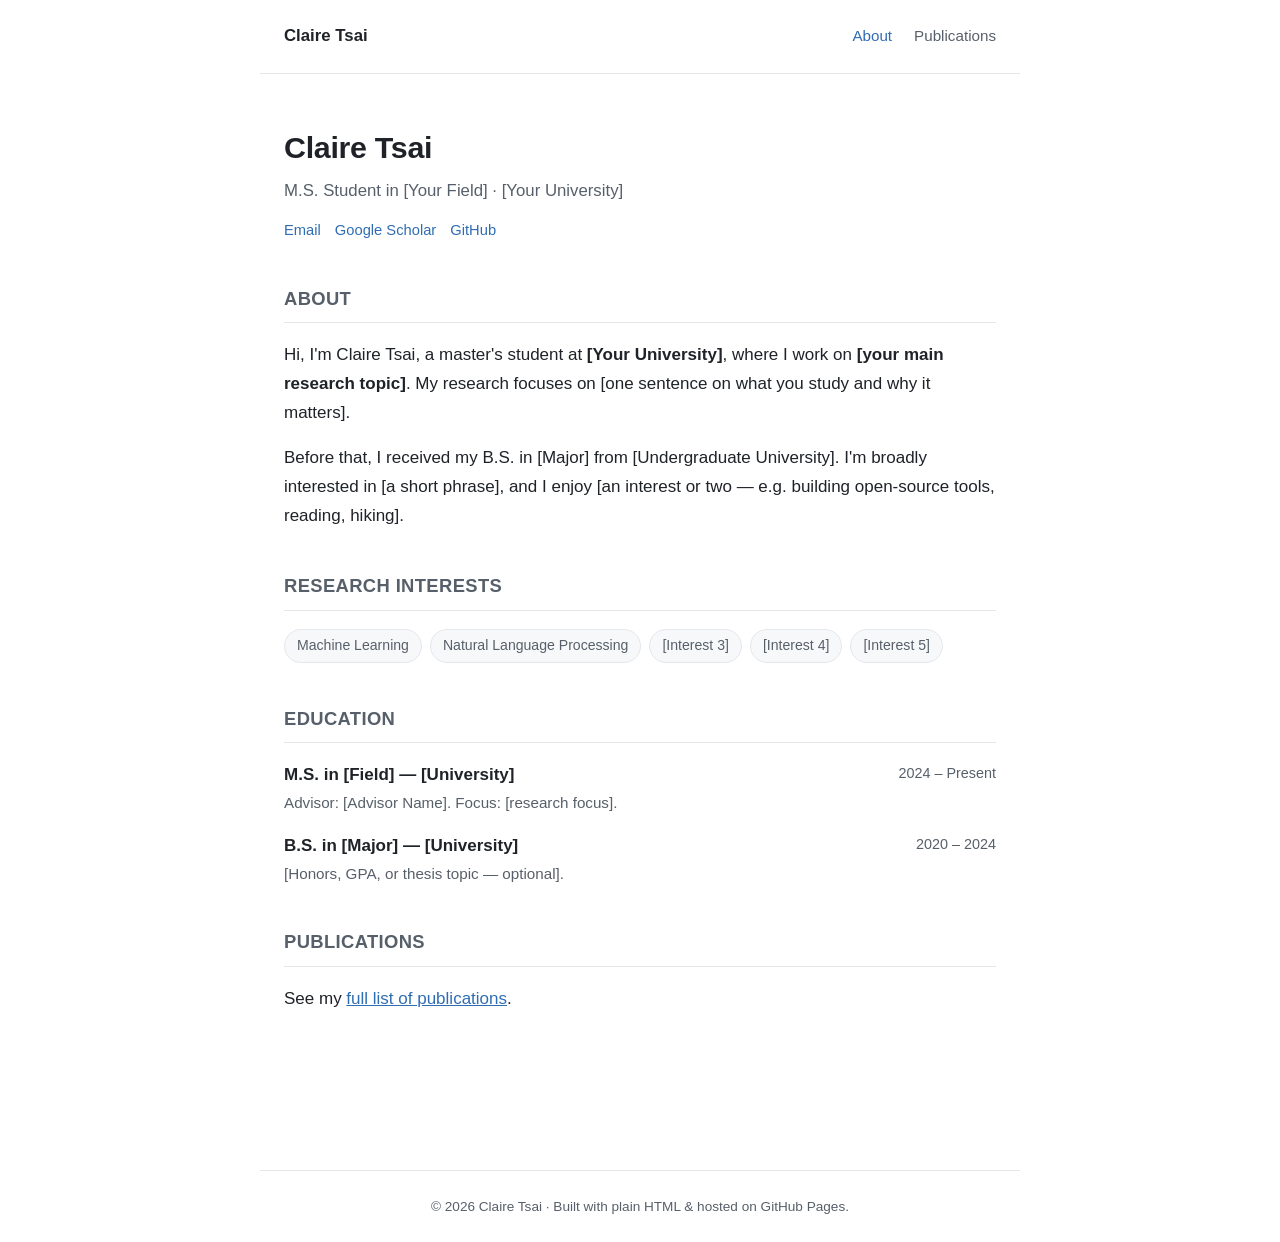
==== index.html @ 5ec61b4a "first commit" ====
<!DOCTYPE html>
<html lang="en">
<head>
  <meta charset="UTF-8" />
  <meta name="viewport" content="width=device-width, initial-scale=1.0" />
  <!-- ▼▼ EDIT: your name shows in the browser tab ▼▼ -->
  <title>Claire Tsai</title>
  <meta name="description" content="Personal homepage of Claire Tsai." />
  <link rel="stylesheet" href="style.css" />
</head>
<body>

  <!-- ============ NAVIGATION (same on every page) ============ -->
  <nav>
    <a class="brand" href="index.html">Claire Tsai</a>
    <a class="active" href="index.html">About</a>
    <a href="publications.html">Publications</a>
    <!-- Add your CV / email here if you like:
    <a href="cv.pdf">CV</a> -->
  </nav>

  <div class="wrap">

    <!-- ============ INTRO ============ -->
    <header class="hero">
      <!-- ▼ EDIT: replace avatar.jpg with your own photo, or delete this <img> line ▼ -->
      <img class="avatar" src="avatar.jpg"
           alt="Portrait of Claire Tsai"
           onerror="this.style.display='none'" />
      <div class="who">
        <h1>Claire Tsai</h1>
        <p class="role">M.S. Student in [Your Field] · [Your University]</p>
        <div class="contact">
          <a href="mailto:claire.tsai12@gmail.com">Email</a>
          <a href="https://scholar.google.com/" target="_blank" rel="noopener">Google Scholar</a>
          <a href="https://github.com/" target="_blank" rel="noopener">GitHub</a>
          <!-- <a href="cv.pdf">CV</a> -->
        </div>
      </div>
    </header>

    <!-- ============ ABOUT ============ -->
    <section id="about">
      <h2>About</h2>
      <p>
        <!-- ▼ EDIT: 2–4 sentence self introduction ▼ -->
        Hi, I'm Claire Tsai, a master's student at
        <strong>[Your University]</strong>, where I work on
        <strong>[your main research topic]</strong>. My research focuses on
        [one sentence on what you study and why it matters].
      </p>
      <p>
        Before that, I received my B.S. in [Major] from [Undergraduate University].
        I'm broadly interested in [a short phrase], and I enjoy [an interest or two —
        e.g. building open-source tools, reading, hiking].
      </p>
    </section>

    <!-- ============ RESEARCH INTERESTS ============ -->
    <section id="interests">
      <h2>Research Interests</h2>
      <div class="tags">
        <!-- ▼ EDIT: add / remove tags freely ▼ -->
        <span>Machine Learning</span>
        <span>Natural Language Processing</span>
        <span>[Interest 3]</span>
        <span>[Interest 4]</span>
        <span>[Interest 5]</span>
      </div>
    </section>

    <!-- ============ EDUCATION ============ -->
    <section id="education">
      <h2>Education</h2>

      <div class="entry">
        <div class="top">
          <span class="title">M.S. in [Field] — [University]</span>
          <span class="date">2024 – Present</span>
        </div>
        <div class="sub">Advisor: [Advisor Name]. Focus: [research focus].</div>
      </div>

      <div class="entry">
        <div class="top">
          <span class="title">B.S. in [Major] — [University]</span>
          <span class="date">2020 – 2024</span>
        </div>
        <div class="sub">[Honors, GPA, or thesis topic — optional].</div>
      </div>
    </section>

    <!-- ============ QUICK LINK TO PUBLICATIONS ============ -->
    <section id="pub-teaser">
      <h2>Publications</h2>
      <p>
        See my <a href="publications.html">full list of publications</a>.
      </p>
    </section>

  </div>

  <footer>
    <!-- ▼ EDIT year / name ▼ -->
    © 2026 Claire Tsai · Built with plain HTML &amp; hosted on GitHub Pages.
  </footer>

</body>
</html>
---- style.css ----
/* =========================================================
   Personal homepage — clean academic style
   Edit the color variables below to change the accent color.
   ========================================================= */

:root {
  --text:      #1f2328;   /* main text color            */
  --muted:     #57606a;   /* secondary / meta text      */
  --accent:    #2f6db3;   /* links & highlights         */
  --accent-2:  #1b4d80;   /* link hover                 */
  --line:      #e5e7eb;   /* hairline borders           */
  --bg:        #ffffff;   /* page background            */
  --bg-soft:   #f7f8fa;   /* card / section background  */
  --maxw:      760px;     /* content width              */
}

* { box-sizing: border-box; }

html { -webkit-text-size-adjust: 100%; }

body {
  margin: 0;
  background: var(--bg);
  color: var(--text);
  font-family: -apple-system, BlinkMacSystemFont, "Segoe UI", Roboto,
               "Helvetica Neue", Arial, "PingFang SC", "Microsoft YaHei", sans-serif;
  font-size: 17px;
  line-height: 1.7;
  -webkit-font-smoothing: antialiased;
}

.wrap {
  max-width: var(--maxw);
  margin: 0 auto;
  padding: 0 24px 80px;
}

/* ---------- Navigation ---------- */
nav {
  max-width: var(--maxw);
  margin: 0 auto;
  padding: 22px 24px;
  display: flex;
  gap: 22px;
  align-items: center;
  border-bottom: 1px solid var(--line);
}
nav .brand {
  font-weight: 700;
  margin-right: auto;
  color: var(--text);
  text-decoration: none;
  font-size: 1.05rem;
}
nav a {
  color: var(--muted);
  text-decoration: none;
  font-size: 0.95rem;
}
nav a:hover, nav a.active { color: var(--accent); }

/* ---------- Header / intro ---------- */
header.hero {
  display: flex;
  gap: 28px;
  align-items: center;
  margin: 48px 0 8px;
  flex-wrap: wrap;
}
header.hero img.avatar {
  width: 132px;
  height: 132px;
  border-radius: 50%;
  object-fit: cover;
  border: 1px solid var(--line);
  background: var(--bg-soft);
}
header.hero .who h1 {
  margin: 0 0 4px;
  font-size: 1.9rem;
  letter-spacing: -0.01em;
}
header.hero .who .role {
  margin: 0;
  color: var(--muted);
  font-size: 1.05rem;
}
header.hero .who .contact {
  margin-top: 12px;
  display: flex;
  gap: 14px;
  flex-wrap: wrap;
  font-size: 0.92rem;
}
header.hero .who .contact a {
  color: var(--accent);
  text-decoration: none;
}
header.hero .who .contact a:hover { color: var(--accent-2); text-decoration: underline; }

/* ---------- Sections ---------- */
section { margin-top: 40px; }
h2 {
  font-size: 1.15rem;
  letter-spacing: 0.02em;
  text-transform: uppercase;
  color: var(--muted);
  border-bottom: 1px solid var(--line);
  padding-bottom: 8px;
  margin-bottom: 18px;
}
p { margin: 0 0 16px; }
a { color: var(--accent); }
a:hover { color: var(--accent-2); }

/* Education / timeline items */
.entry { margin-bottom: 16px; }
.entry .top {
  display: flex;
  justify-content: space-between;
  gap: 12px;
  flex-wrap: wrap;
}
.entry .top .title { font-weight: 600; }
.entry .top .date { color: var(--muted); font-size: 0.9rem; white-space: nowrap; }
.entry .sub { color: var(--muted); font-size: 0.95rem; }

/* Interest tags */
.tags { display: flex; flex-wrap: wrap; gap: 8px; }
.tags span {
  background: var(--bg-soft);
  border: 1px solid var(--line);
  border-radius: 999px;
  padding: 4px 12px;
  font-size: 0.88rem;
  color: var(--muted);
}

/* ---------- Publications ---------- */
.pub {
  display: flex;
  gap: 16px;
  padding: 20px 0;
  border-bottom: 1px solid var(--line);
}
.pub:last-child { border-bottom: none; }
.pub .num {
  color: var(--muted);
  font-variant-numeric: tabular-nums;
  min-width: 28px;
  font-size: 0.95rem;
  padding-top: 2px;
}
.pub .body .ptitle { font-weight: 600; margin: 0 0 4px; }
.pub .body .authors { color: var(--muted); font-size: 0.95rem; margin: 0 0 2px; }
.pub .body .authors .me { color: var(--text); font-weight: 600; }
.pub .body .venue { color: var(--muted); font-size: 0.92rem; font-style: italic; margin: 0 0 8px; }
.pub .body .links a {
  display: inline-block;
  margin-right: 8px;
  font-size: 0.85rem;
  text-decoration: none;
  border: 1px solid var(--line);
  border-radius: 6px;
  padding: 2px 10px;
  color: var(--accent);
}
.pub .body .links a:hover { border-color: var(--accent); background: var(--bg-soft); }

/* ---------- Footer ---------- */
footer {
  max-width: var(--maxw);
  margin: 60px auto 0;
  padding: 24px;
  border-top: 1px solid var(--line);
  color: var(--muted);
  font-size: 0.85rem;
  text-align: center;
}

/* ---------- Small screens ---------- */
@media (max-width: 560px) {
  body { font-size: 16px; }
  header.hero { margin-top: 32px; }
  header.hero img.avatar { width: 104px; height: 104px; }
  nav { gap: 16px; }
}
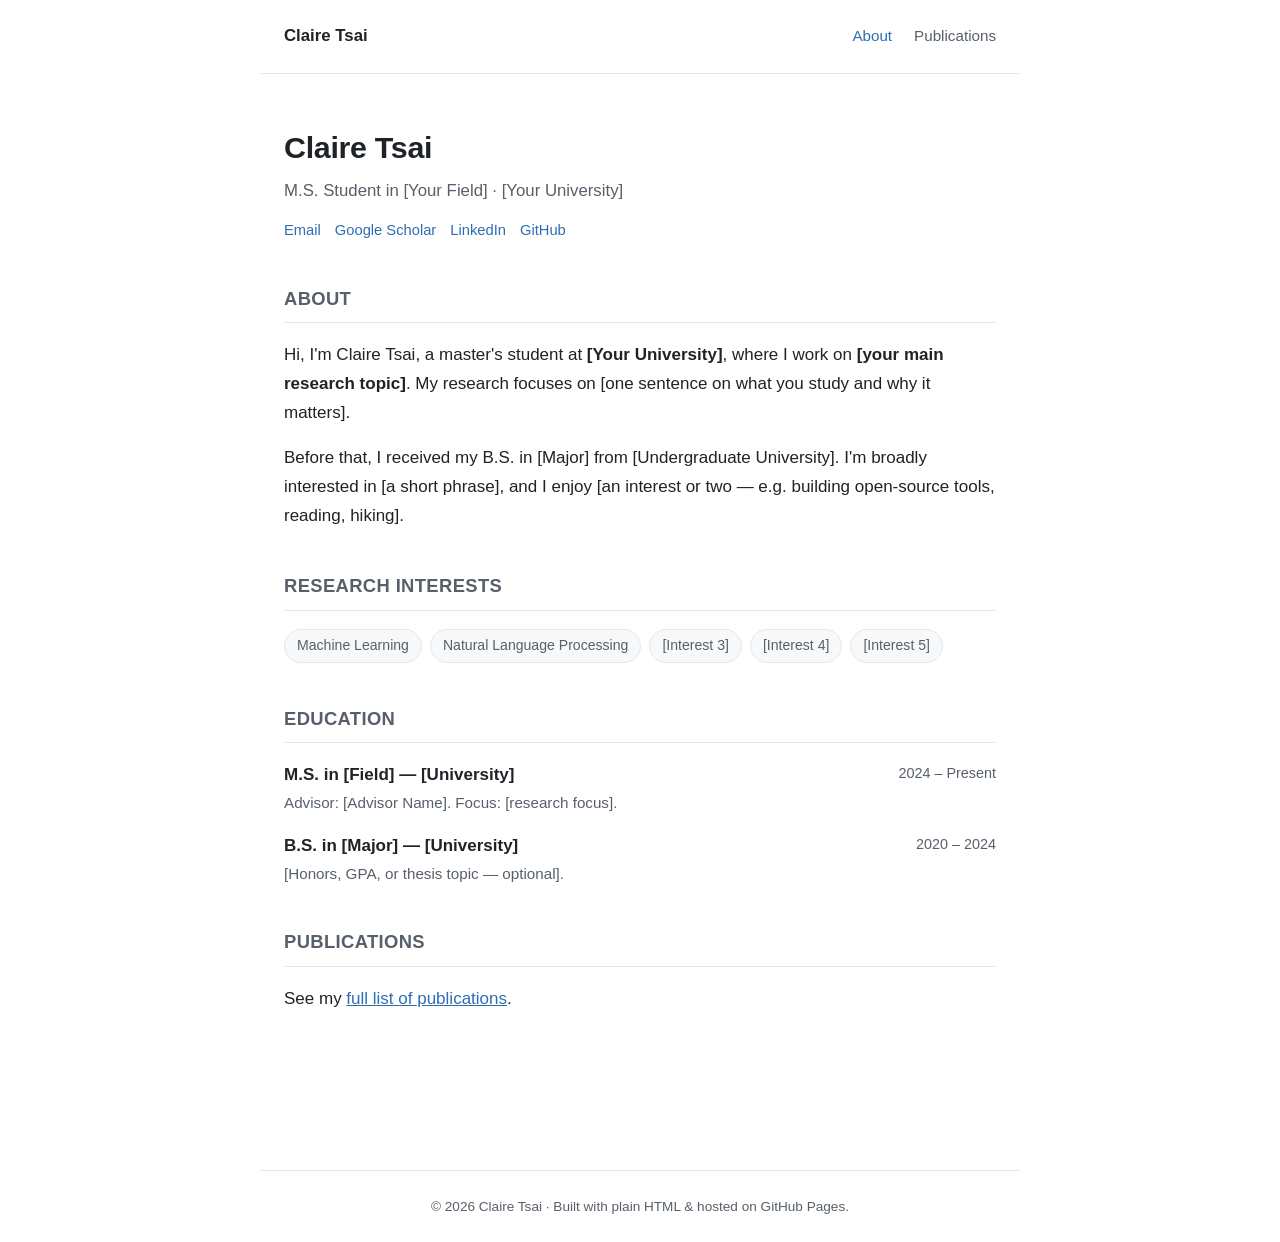
==== commit 1ee5e560: "Add favicon, BibTeX publications, academic links" ====
--- a/index.html
+++ b/index.html
@@ -6,6 +6,10 @@
   <!-- ▼▼ EDIT: your name shows in the browser tab ▼▼ -->
   <title>Claire Tsai</title>
   <meta name="description" content="Personal homepage of Claire Tsai." />
+  <!-- Favicon (browser tab icon) -->
+  <link rel="icon" href="favicon.svg" type="image/svg+xml" />
+  <link rel="icon" href="favicon.ico" sizes="any" />
+  <link rel="apple-touch-icon" href="apple-touch-icon.png" />
   <link rel="stylesheet" href="style.css" />
 </head>
 <body>
@@ -32,9 +36,13 @@
         <p class="role">M.S. Student in [Your Field] · [Your University]</p>
         <div class="contact">
           <a href="mailto:claire.tsai12@gmail.com">Email</a>
-          <a href="https://scholar.google.com/" target="_blank" rel="noopener">Google Scholar</a>
-          <a href="https://github.com/" target="_blank" rel="noopener">GitHub</a>
-          <!-- <a href="cv.pdf">CV</a> -->
+          <!-- ▼ EDIT: paste your real Google Scholar profile URL (Scholar → your profile → copy the address) ▼ -->
+          <a href="https://scholar.google.com/citations?user=YOUR_SCHOLAR_ID" target="_blank" rel="noopener">Google Scholar</a>
+          <!-- ▼ EDIT: paste your LinkedIn profile URL ▼ -->
+          <a href="https://www.linkedin.com/in/your-handle/" target="_blank" rel="noopener">LinkedIn</a>
+          <a href="https://github.com/clairetsai1222" target="_blank" rel="noopener">GitHub</a>
+          <!-- Uncomment once you add your CV file (see below):
+          <a href="cv.html">CV</a> -->
         </div>
       </div>
     </header>
--- a/style.css
+++ b/style.css
@@ -155,6 +155,15 @@
 .pub .body .authors { color: var(--muted); font-size: 0.95rem; margin: 0 0 2px; }
 .pub .body .authors .me { color: var(--text); font-weight: 600; }
 .pub .body .venue { color: var(--muted); font-size: 0.92rem; font-style: italic; margin: 0 0 8px; }
+.pub .body .award {
+  display: inline-block;
+  margin: 0 0 8px;
+  font-size: 0.82rem;
+  color: var(--accent-2);
+  background: #eaf1fa;
+  border-radius: 6px;
+  padding: 2px 10px;
+}
 .pub .body .links a {
   display: inline-block;
   margin-right: 8px;
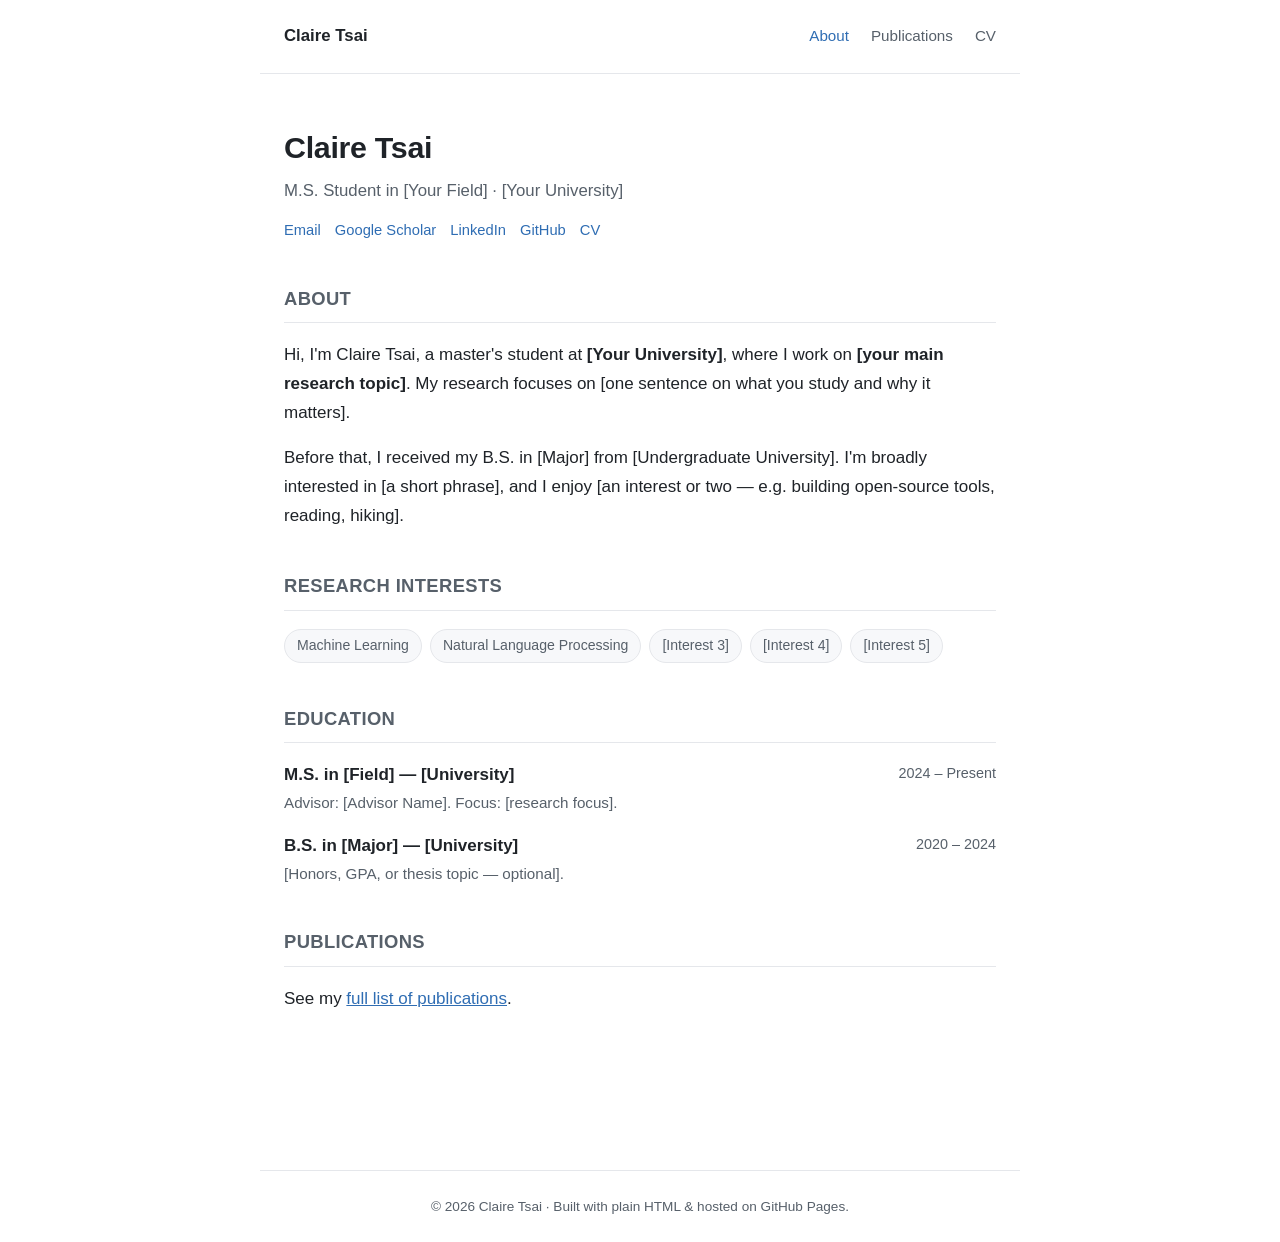
==== commit 5122a313: "Integrate Claude Design CV as cv.html" ====
--- a/index.html
+++ b/index.html
@@ -19,8 +19,7 @@
     <a class="brand" href="index.html">Claire Tsai</a>
     <a class="active" href="index.html">About</a>
     <a href="publications.html">Publications</a>
-    <!-- Add your CV / email here if you like:
-    <a href="cv.pdf">CV</a> -->
+    <a href="cv.html">CV</a>
   </nav>
 
   <div class="wrap">
@@ -41,8 +40,7 @@
           <!-- ▼ EDIT: paste your LinkedIn profile URL ▼ -->
           <a href="https://www.linkedin.com/in/your-handle/" target="_blank" rel="noopener">LinkedIn</a>
           <a href="https://github.com/clairetsai1222" target="_blank" rel="noopener">GitHub</a>
-          <!-- Uncomment once you add your CV file (see below):
-          <a href="cv.html">CV</a> -->
+          <a href="cv.html">CV</a>
         </div>
       </div>
     </header>
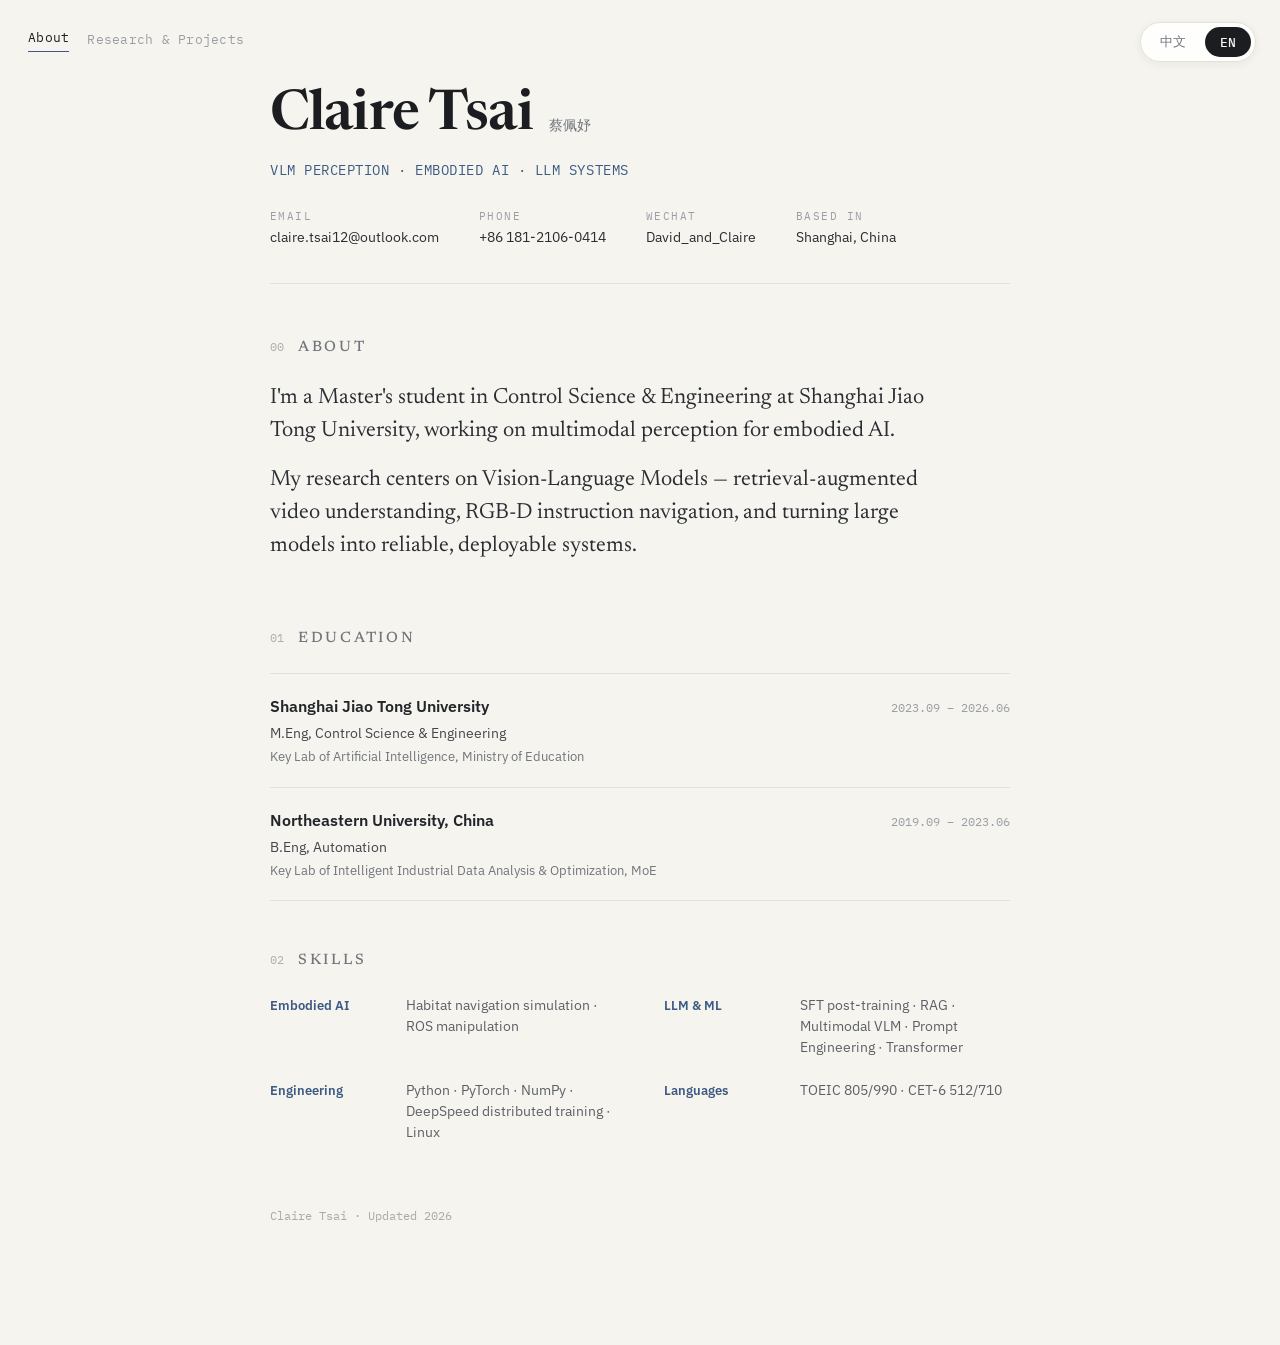
==== commit 5863aa29: "Rebuild site in CV design: bilingual About + Research/Projects, drop CV nav" ====
--- a/index.html
+++ b/index.html
@@ -3,113 +3,30 @@
 <head>
   <meta charset="UTF-8" />
   <meta name="viewport" content="width=device-width, initial-scale=1.0" />
-  <!-- ▼▼ EDIT: your name shows in the browser tab ▼▼ -->
-  <title>Claire Tsai</title>
-  <meta name="description" content="Personal homepage of Claire Tsai." />
-  <!-- Favicon (browser tab icon) -->
+  <title>Claire Tsai · 蔡佩妤</title>
+  <meta name="description" content="Claire Tsai (蔡佩妤) — M.Eng student at Shanghai Jiao Tong University working on Vision-Language Models and embodied AI." />
+  <!-- Favicon -->
   <link rel="icon" href="favicon.svg" type="image/svg+xml" />
   <link rel="icon" href="favicon.ico" sizes="any" />
   <link rel="apple-touch-icon" href="apple-touch-icon.png" />
+  <!-- Fonts -->
+  <link rel="preconnect" href="https://fonts.googleapis.com" />
+  <link rel="preconnect" href="https://fonts.gstatic.com" crossorigin />
+  <link href="https://fonts.googleapis.com/css2?family=Newsreader:wght@500;600&family=IBM+Plex+Sans:wght@400;500;600&family=IBM+Plex+Mono:wght@400;500&family=Noto+Sans+SC:wght@400;500;600&family=Noto+Serif+SC:wght@500;600&display=swap" rel="stylesheet" />
   <link rel="stylesheet" href="style.css" />
 </head>
-<body>
+<body data-page="about">
 
-  <!-- ============ NAVIGATION (same on every page) ============ -->
-  <nav>
-    <a class="brand" href="index.html">Claire Tsai</a>
-    <a class="active" href="index.html">About</a>
-    <a href="publications.html">Publications</a>
-    <a href="cv.html">CV</a>
-  </nav>
+  <nav class="site-nav" id="site-nav"></nav>
+  <div class="lang-toggle" id="lang-toggle"></div>
 
-  <div class="wrap">
+  <main class="page" id="about-root">
+    <!-- Content is generated from site.js (edit that file to change your info). -->
+    <noscript>
+      <p style="padding:80px 0;">This page needs JavaScript to display. Please enable it, or view the source content in <code>site.js</code>.</p>
+    </noscript>
+  </main>
 
-    <!-- ============ INTRO ============ -->
-    <header class="hero">
-      <!-- ▼ EDIT: replace avatar.jpg with your own photo, or delete this <img> line ▼ -->
-      <img class="avatar" src="avatar.jpg"
-           alt="Portrait of Claire Tsai"
-           onerror="this.style.display='none'" />
-      <div class="who">
-        <h1>Claire Tsai</h1>
-        <p class="role">M.S. Student in [Your Field] · [Your University]</p>
-        <div class="contact">
-          <a href="mailto:claire.tsai12@gmail.com">Email</a>
-          <!-- ▼ EDIT: paste your real Google Scholar profile URL (Scholar → your profile → copy the address) ▼ -->
-          <a href="https://scholar.google.com/citations?user=YOUR_SCHOLAR_ID" target="_blank" rel="noopener">Google Scholar</a>
-          <!-- ▼ EDIT: paste your LinkedIn profile URL ▼ -->
-          <a href="https://www.linkedin.com/in/your-handle/" target="_blank" rel="noopener">LinkedIn</a>
-          <a href="https://github.com/clairetsai1222" target="_blank" rel="noopener">GitHub</a>
-          <a href="cv.html">CV</a>
-        </div>
-      </div>
-    </header>
-
-    <!-- ============ ABOUT ============ -->
-    <section id="about">
-      <h2>About</h2>
-      <p>
-        <!-- ▼ EDIT: 2–4 sentence self introduction ▼ -->
-        Hi, I'm Claire Tsai, a master's student at
-        <strong>[Your University]</strong>, where I work on
-        <strong>[your main research topic]</strong>. My research focuses on
-        [one sentence on what you study and why it matters].
-      </p>
-      <p>
-        Before that, I received my B.S. in [Major] from [Undergraduate University].
-        I'm broadly interested in [a short phrase], and I enjoy [an interest or two —
-        e.g. building open-source tools, reading, hiking].
-      </p>
-    </section>
-
-    <!-- ============ RESEARCH INTERESTS ============ -->
-    <section id="interests">
-      <h2>Research Interests</h2>
-      <div class="tags">
-        <!-- ▼ EDIT: add / remove tags freely ▼ -->
-        <span>Machine Learning</span>
-        <span>Natural Language Processing</span>
-        <span>[Interest 3]</span>
-        <span>[Interest 4]</span>
-        <span>[Interest 5]</span>
-      </div>
-    </section>
-
-    <!-- ============ EDUCATION ============ -->
-    <section id="education">
-      <h2>Education</h2>
-
-      <div class="entry">
-        <div class="top">
-          <span class="title">M.S. in [Field] — [University]</span>
-          <span class="date">2024 – Present</span>
-        </div>
-        <div class="sub">Advisor: [Advisor Name]. Focus: [research focus].</div>
-      </div>
-
-      <div class="entry">
-        <div class="top">
-          <span class="title">B.S. in [Major] — [University]</span>
-          <span class="date">2020 – 2024</span>
-        </div>
-        <div class="sub">[Honors, GPA, or thesis topic — optional].</div>
-      </div>
-    </section>
-
-    <!-- ============ QUICK LINK TO PUBLICATIONS ============ -->
-    <section id="pub-teaser">
-      <h2>Publications</h2>
-      <p>
-        See my <a href="publications.html">full list of publications</a>.
-      </p>
-    </section>
-
-  </div>
-
-  <footer>
-    <!-- ▼ EDIT year / name ▼ -->
-    © 2026 Claire Tsai · Built with plain HTML &amp; hosted on GitHub Pages.
-  </footer>
-
+  <script src="site.js"></script>
 </body>
 </html>
--- a/style.css
+++ b/style.css
@@ -1,196 +1,297 @@
 /* =========================================================
-   Personal homepage — clean academic style
-   Edit the color variables below to change the accent color.
+   Claire Tsai — personal site (CV design system)
+   Fonts loaded via Google Fonts <link> in each page's <head>.
+   Colors are grouped at the top so they're easy to tweak.
    ========================================================= */
 
 :root {
-  --text:      #1f2328;   /* main text color            */
-  --muted:     #57606a;   /* secondary / meta text      */
-  --accent:    #2f6db3;   /* links & highlights         */
-  --accent-2:  #1b4d80;   /* link hover                 */
-  --line:      #e5e7eb;   /* hairline borders           */
-  --bg:        #ffffff;   /* page background            */
-  --bg-soft:   #f7f8fa;   /* card / section background  */
-  --maxw:      760px;     /* content width              */
-}
-
-* { box-sizing: border-box; }
-
-html { -webkit-text-size-adjust: 100%; }
+  --bg:        #f6f4ef;   /* page background (cream)      */
+  --ink:       #1b1d21;   /* primary text                */
+  --ink-2:     #2a2d33;   /* body / values               */
+  --ink-3:     #3f434a;   /* project bullet text         */
+  --muted:     #71757c;   /* secondary text              */
+  --muted-2:   #9a9ea5;   /* labels, dates               */
+  --faint:     #b0b0a6;   /* section numbers             */
+  --accent:    #3c5a82;   /* blue accent                 */
+  --line:      #e4e0d7;   /* hairline borders            */
+  --tag-bg:    #efece5;   /* tag pill background         */
+  --serif:     'Newsreader', 'Noto Serif SC', Georgia, serif;
+  --sans:      'IBM Plex Sans', 'Noto Sans SC', -apple-system, BlinkMacSystemFont, sans-serif;
+  --mono:      'IBM Plex Mono', ui-monospace, monospace;
+}
+
+* { margin: 0; padding: 0; box-sizing: border-box; }
 
 body {
-  margin: 0;
   background: var(--bg);
-  color: var(--text);
-  font-family: -apple-system, BlinkMacSystemFont, "Segoe UI", Roboto,
-               "Helvetica Neue", Arial, "PingFang SC", "Microsoft YaHei", sans-serif;
-  font-size: 17px;
-  line-height: 1.7;
+  color: var(--ink);
+  font-family: var(--sans);
+  font-size: 15px;
+  line-height: 1.6;
   -webkit-font-smoothing: antialiased;
 }
 
-.wrap {
-  max-width: var(--maxw);
-  margin: 0 auto;
-  padding: 0 24px 80px;
-}
-
-/* ---------- Navigation ---------- */
-nav {
-  max-width: var(--maxw);
-  margin: 0 auto;
-  padding: 22px 24px;
-  display: flex;
-  gap: 22px;
+a { color: inherit; }
+
+/* ---------- Fixed top controls ---------- */
+.site-nav {
+  position: fixed;
+  top: 22px;
+  left: 24px;
+  z-index: 20;
+  display: flex;
+  gap: 18px;
   align-items: center;
-  border-bottom: 1px solid var(--line);
-}
-nav .brand {
-  font-weight: 700;
-  margin-right: auto;
-  color: var(--text);
+  padding: 6px 4px;
+}
+.site-nav a {
+  font-family: var(--mono);
+  font-size: 13px;
+  letter-spacing: 0.02em;
+  color: var(--muted-2);
   text-decoration: none;
-  font-size: 1.05rem;
-}
-nav a {
-  color: var(--muted);
-  text-decoration: none;
-  font-size: 0.95rem;
-}
-nav a:hover, nav a.active { color: var(--accent); }
-
-/* ---------- Header / intro ---------- */
-header.hero {
-  display: flex;
-  gap: 28px;
-  align-items: center;
-  margin: 48px 0 8px;
-  flex-wrap: wrap;
-}
-header.hero img.avatar {
-  width: 132px;
-  height: 132px;
-  border-radius: 50%;
-  object-fit: cover;
-  border: 1px solid var(--line);
-  background: var(--bg-soft);
-}
-header.hero .who h1 {
-  margin: 0 0 4px;
-  font-size: 1.9rem;
-  letter-spacing: -0.01em;
-}
-header.hero .who .role {
-  margin: 0;
-  color: var(--muted);
-  font-size: 1.05rem;
-}
-header.hero .who .contact {
-  margin-top: 12px;
-  display: flex;
-  gap: 14px;
-  flex-wrap: wrap;
-  font-size: 0.92rem;
-}
-header.hero .who .contact a {
-  color: var(--accent);
-  text-decoration: none;
-}
-header.hero .who .contact a:hover { color: var(--accent-2); text-decoration: underline; }
-
-/* ---------- Sections ---------- */
-section { margin-top: 40px; }
-h2 {
-  font-size: 1.15rem;
-  letter-spacing: 0.02em;
-  text-transform: uppercase;
-  color: var(--muted);
-  border-bottom: 1px solid var(--line);
-  padding-bottom: 8px;
-  margin-bottom: 18px;
-}
-p { margin: 0 0 16px; }
-a { color: var(--accent); }
-a:hover { color: var(--accent-2); }
-
-/* Education / timeline items */
-.entry { margin-bottom: 16px; }
-.entry .top {
-  display: flex;
-  justify-content: space-between;
-  gap: 12px;
-  flex-wrap: wrap;
-}
-.entry .top .title { font-weight: 600; }
-.entry .top .date { color: var(--muted); font-size: 0.9rem; white-space: nowrap; }
-.entry .sub { color: var(--muted); font-size: 0.95rem; }
-
-/* Interest tags */
-.tags { display: flex; flex-wrap: wrap; gap: 8px; }
-.tags span {
-  background: var(--bg-soft);
+}
+.site-nav a:hover { color: var(--ink); }
+.site-nav a.active { color: var(--ink); border-bottom: 1.5px solid var(--accent); padding-bottom: 2px; }
+
+.lang-toggle {
+  position: fixed;
+  top: 22px;
+  right: 24px;
+  z-index: 20;
+  display: flex;
+  gap: 4px;
+  padding: 4px;
+  background: rgba(255,255,255,0.85);
+  backdrop-filter: blur(8px);
   border: 1px solid var(--line);
   border-radius: 999px;
-  padding: 4px 12px;
-  font-size: 0.88rem;
-  color: var(--muted);
-}
-
-/* ---------- Publications ---------- */
-.pub {
-  display: flex;
+  box-shadow: 0 2px 10px rgba(27,29,33,0.06);
+}
+.lang-btn {
+  font-family: var(--mono);
+  font-size: 12.5px;
+  font-weight: 500;
+  border: none;
+  cursor: pointer;
+  border-radius: 999px;
+  padding: 6px 15px;
+  background: transparent;
+  color: var(--muted);
+  transition: all .18s;
+}
+.lang-btn.active { background: var(--ink); color: var(--bg); }
+
+/* ---------- Page container ---------- */
+.page {
+  max-width: 820px;
+  margin: 0 auto;
+  padding: 88px 40px 120px;
+}
+
+/* ---------- Header ---------- */
+.cv-header {
+  border-bottom: 1px solid var(--line);
+  padding-bottom: 34px;
+  margin-bottom: 52px;
+}
+.cv-header.slim { margin-bottom: 40px; }
+.name-row {
+  display: flex;
+  align-items: flex-end;
   gap: 16px;
+  flex-wrap: wrap;
+}
+.cv-name {
+  font-family: var(--serif);
+  font-weight: 600;
+  font-size: 56px;
+  line-height: 1;
+  letter-spacing: -0.015em;
+  text-decoration: none;
+}
+.cv-header.slim .cv-name { font-size: 40px; }
+.cv-namesub {
+  font-family: var(--mono);
+  font-size: 14px;
+  color: var(--muted);
+  letter-spacing: 0.02em;
+  padding-bottom: 8px;
+}
+.cv-tagline {
+  margin-top: 16px;
+  font-family: var(--mono);
+  font-size: 13.5px;
+  letter-spacing: 0.04em;
+  color: var(--accent);
+  text-transform: uppercase;
+}
+.contacts {
+  display: flex;
+  flex-wrap: wrap;
+  gap: 26px 40px;
+  margin-top: 26px;
+}
+.contact { display: flex; flex-direction: column; gap: 2px; }
+.contact-label {
+  font-family: var(--mono);
+  font-size: 10.5px;
+  letter-spacing: 0.14em;
+  text-transform: uppercase;
+  color: var(--muted-2);
+}
+.contact-value { font-size: 14px; color: var(--ink-2); text-decoration: none; }
+a.contact-value:hover { color: var(--accent); }
+
+/* ---------- Sections ---------- */
+.section { margin-bottom: 64px; }
+.section.tight { margin-bottom: 48px; }
+.section-head {
+  display: flex;
+  align-items: baseline;
+  gap: 14px;
+  margin-bottom: 22px;
+}
+.sec-num { font-family: var(--mono); font-size: 12px; color: var(--faint); }
+.sec-title {
+  margin: 0;
+  font-family: var(--serif);
+  font-weight: 500;
+  font-size: 15px;
+  letter-spacing: 0.18em;
+  text-transform: uppercase;
+  color: var(--muted);
+}
+
+/* About paragraphs */
+.about-list { display: flex; flex-direction: column; gap: 16px; max-width: 680px; }
+.about-p {
+  font-family: var(--serif);
+  font-size: 22px;
+  line-height: 1.5;
+  color: var(--ink-2);
+  text-wrap: pretty;
+}
+
+/* Education */
+.edu-list { display: flex; flex-direction: column; }
+.edu-row {
+  border-top: 1px solid var(--line);
   padding: 20px 0;
-  border-bottom: 1px solid var(--line);
-}
-.pub:last-child { border-bottom: none; }
-.pub .num {
-  color: var(--muted);
-  font-variant-numeric: tabular-nums;
-  min-width: 28px;
-  font-size: 0.95rem;
-  padding-top: 2px;
-}
-.pub .body .ptitle { font-weight: 600; margin: 0 0 4px; }
-.pub .body .authors { color: var(--muted); font-size: 0.95rem; margin: 0 0 2px; }
-.pub .body .authors .me { color: var(--text); font-weight: 600; }
-.pub .body .venue { color: var(--muted); font-size: 0.92rem; font-style: italic; margin: 0 0 8px; }
-.pub .body .award {
-  display: inline-block;
-  margin: 0 0 8px;
-  font-size: 0.82rem;
-  color: var(--accent-2);
-  background: #eaf1fa;
-  border-radius: 6px;
-  padding: 2px 10px;
-}
-.pub .body .links a {
-  display: inline-block;
-  margin-right: 8px;
-  font-size: 0.85rem;
+  display: flex;
+  justify-content: space-between;
+  align-items: baseline;
+  gap: 20px;
+  flex-wrap: wrap;
+}
+.edu-list .cap { border-top: 1px solid var(--line); }
+.edu-school { font-size: 16px; font-weight: 600; color: #22252a; }
+.edu-degree { font-size: 14px; color: #43464c; margin-top: 3px; }
+.edu-lab { font-size: 13px; color: var(--muted); margin-top: 3px; line-height: 1.45; }
+.edu-date { font-family: var(--mono); font-size: 12px; color: var(--muted-2); white-space: nowrap; flex-shrink: 0; }
+
+/* Skills */
+.skills-grid { display: grid; grid-template-columns: repeat(2, 1fr); gap: 22px 48px; }
+.skill-row { display: grid; grid-template-columns: 120px 1fr; gap: 16px; align-items: baseline; }
+.skill-label { font-size: 13px; font-weight: 600; color: var(--accent); }
+.skill-items { font-size: 13.5px; color: #5c6067; line-height: 1.55; }
+
+/* Projects */
+.pub-note {
+  font-size: 13px;
+  color: var(--muted);
+  max-width: 680px;
+  margin-bottom: 26px;
+  line-height: 1.6;
+}
+.pub-note b { color: var(--ink); font-weight: 600; }
+.pub-note code {
+  font-family: var(--mono);
+  font-size: 12px;
+  background: var(--tag-bg);
+  padding: 1px 5px;
+  border-radius: 4px;
+}
+.proj-list { display: flex; flex-direction: column; }
+.proj-list .cap { border-top: 1px solid var(--line); }
+.proj { border-top: 1px solid var(--line); padding: 28px 0; }
+.proj-head {
+  display: flex;
+  justify-content: space-between;
+  align-items: baseline;
+  gap: 20px;
+  flex-wrap: wrap;
+  margin-bottom: 6px;
+}
+.proj-title {
+  margin: 0;
+  font-family: var(--serif);
+  font-weight: 600;
+  font-size: 24px;
+  line-height: 1.25;
+  color: #191b1f;
+  letter-spacing: -0.01em;
+  max-width: 600px;
+  text-wrap: balance;
+}
+.proj-date { font-family: var(--mono); font-size: 12px; color: var(--muted-2); white-space: nowrap; flex-shrink: 0; }
+.proj-badge {
+  display: inline-flex;
+  align-items: center;
+  gap: 8px;
+  font-family: var(--mono);
+  font-size: 12px;
+  font-weight: 500;
+  color: var(--accent);
+  background: #eef1f6;
+  border: 1px solid #dbe2ec;
+  border-radius: 5px;
+  padding: 3px 9px;
+  margin-bottom: 16px;
+}
+.proj-bullets { display: flex; flex-direction: column; gap: 9px; }
+.bullet { display: grid; grid-template-columns: 80px 1fr; gap: 14px; align-items: start; }
+.bullet-label {
+  font-family: var(--mono);
+  font-size: 11px;
+  letter-spacing: 0.06em;
+  text-transform: uppercase;
+  color: #a08a6a;
+  padding-top: 3px;
+}
+.bullet-text { font-size: 14.5px; color: var(--ink-3); line-height: 1.58; text-wrap: pretty; }
+.proj-tags { display: flex; flex-wrap: wrap; gap: 7px; margin-top: 16px; }
+.tag {
+  font-family: var(--mono);
+  font-size: 11.5px;
+  color: #6b6f76;
+  background: var(--tag-bg);
+  border-radius: 4px;
+  padding: 3px 8px;
+}
+.proj-links { display: flex; flex-wrap: wrap; gap: 8px; margin-top: 14px; }
+.proj-links a {
+  font-family: var(--mono);
+  font-size: 12px;
   text-decoration: none;
-  border: 1px solid var(--line);
-  border-radius: 6px;
-  padding: 2px 10px;
   color: var(--accent);
-}
-.pub .body .links a:hover { border-color: var(--accent); background: var(--bg-soft); }
-
-/* ---------- Footer ---------- */
-footer {
-  max-width: var(--maxw);
-  margin: 60px auto 0;
-  padding: 24px;
-  border-top: 1px solid var(--line);
-  color: var(--muted);
-  font-size: 0.85rem;
-  text-align: center;
-}
+  border: 1px solid #dbe2ec;
+  background: #eef1f6;
+  border-radius: 5px;
+  padding: 3px 10px;
+}
+.proj-links a:hover { border-color: var(--accent); }
+
+/* Footer */
+.cv-footer { font-family: var(--mono); font-size: 11.5px; color: #a8aca2; }
 
 /* ---------- Small screens ---------- */
-@media (max-width: 560px) {
-  body { font-size: 16px; }
-  header.hero { margin-top: 32px; }
-  header.hero img.avatar { width: 104px; height: 104px; }
-  nav { gap: 16px; }
-}
+@media (max-width: 640px) {
+  .page { padding: 84px 22px 90px; }
+  .cv-name { font-size: 42px; }
+  .cv-header.slim .cv-name { font-size: 32px; }
+  .about-p { font-size: 19px; }
+  .skills-grid { grid-template-columns: 1fr; }
+  .site-nav { top: 16px; left: 16px; gap: 14px; }
+  .lang-toggle { top: 14px; right: 14px; }
+}
